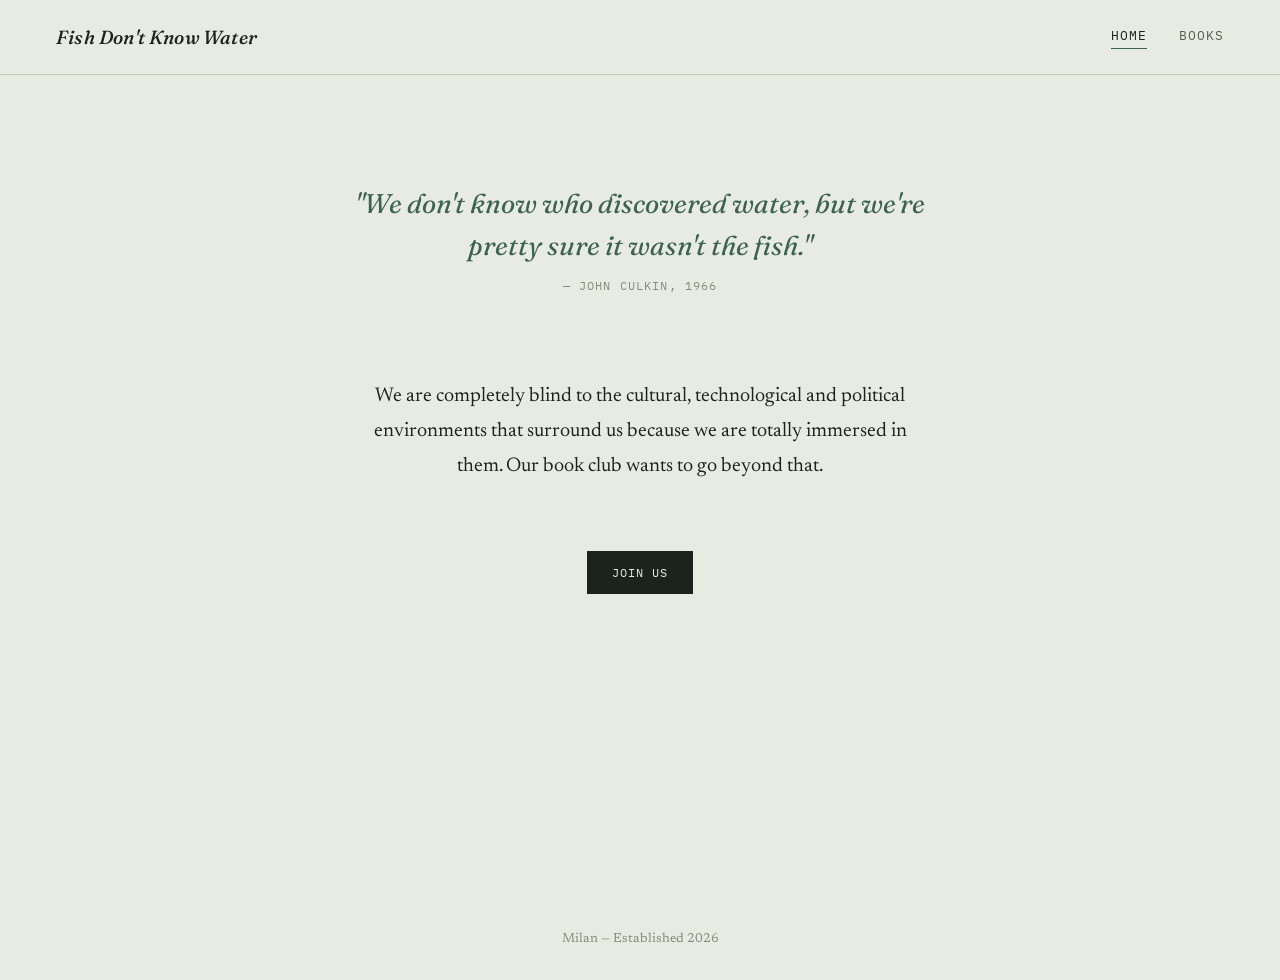
==== index.html @ 72e8afba "first commit" ====
<!doctype html>
<html lang="en">
<head>
<meta charset="UTF-8">
<meta name="viewport" content="width=device-width, initial-scale=1">
<title>Fish Don't Know Water</title>
<link rel="stylesheet" href="https://fonts.googleapis.com/css2?family=Fraunces:ital,opsz,wght@0,9..144,300..600;1,9..144,300..600&family=Newsreader:ital,wght@0,400;0,500;1,400;1,500&family=IBM+Plex+Mono:wght@400;500&display=swap">
<link rel="stylesheet" href="styles.css">
</head>
<body>

<header>
  <a class="wordmark" href="index.html">Fish Don't Know Water</a>
  <nav>
    <a href="index.html" aria-current="page">Home</a>
    <a href="books.html">Books</a>
  </nav>
</header>

<main>
  <section class="view-home">
    <div class="home-inner">
      <blockquote class="epigraph">"We don't know who discovered water, but we're pretty sure it wasn't the fish."<span class="epigraph-attr">— John Culkin, 1966</span></blockquote>
      <p class="lede">We are completely blind to the cultural, technological and political environments that surround us because we are totally immersed in them. Our book club wants to go beyond that.</p>
      <a class="cta-button" href="books.html">Join us</a>
    </div>
  </section>
</main>

<footer>Milan — Established 2026</footer>

</body>
</html>
---- styles.css ----
:root {
  --paper: #e8ebe2;
  --paper-raised: #dee2d5;
  --ink: #1c231e;
  --ink-soft: #55604f;
  --ink-faint: #838f7c;
  --line: #c6cbb9;
  --accent: #3d6350;
  --accent-ink: #f2f4ec;

  --font-display: 'Fraunces', 'Iowan Old Style', 'Palatino Linotype', Georgia, serif;
  --font-body: 'Newsreader', 'Iowan Old Style', Georgia, serif;
  --font-mono: 'IBM Plex Mono', ui-monospace, SFMono-Regular, Menlo, monospace;
}

@media (prefers-color-scheme: dark) {
  :root:not([data-theme="light"]) {
    --paper: #121814;
    --paper-raised: #1a2119;
    --ink: #e6e9df;
    --ink-soft: #a3ad99;
    --ink-faint: #6d7867;
    --line: #2b342a;
    --accent: #85b89e;
    --accent-ink: #0d1410;
  }
}

:root[data-theme="dark"] {
  --paper: #121814;
  --paper-raised: #1a2119;
  --ink: #e6e9df;
  --ink-soft: #a3ad99;
  --ink-faint: #6d7867;
  --line: #2b342a;
  --accent: #85b89e;
  --accent-ink: #0d1410;
}

* { box-sizing: border-box; }

body {
  margin: 0;
  background: var(--paper);
  color: var(--ink);
  font-family: var(--font-body);
  font-size: 18px;
  line-height: 1.6;
  -webkit-font-smoothing: antialiased;
}

a { color: inherit; }

.eyebrow {
  font-family: var(--font-mono);
  font-size: 11.5px;
  letter-spacing: 0.14em;
  text-transform: uppercase;
  color: var(--ink-faint);
}

/* ---- header / nav ---- */

header {
  position: sticky;
  top: 0;
  z-index: 10;
  display: flex;
  align-items: center;
  justify-content: space-between;
  gap: 16px;
  padding: 22px clamp(20px, 5vw, 56px);
  border-bottom: 1px solid var(--line);
  background: var(--paper);
}

.wordmark {
  font-family: var(--font-display);
  font-style: italic;
  font-weight: 500;
  font-size: 19px;
  letter-spacing: 0.01em;
  text-decoration: none;
  white-space: nowrap;
}

nav {
  display: flex;
  gap: clamp(18px, 3vw, 32px);
  font-family: var(--font-mono);
  font-size: 12.5px;
  letter-spacing: 0.08em;
  text-transform: uppercase;
}

nav a {
  text-decoration: none;
  color: var(--ink-soft);
  padding-bottom: 3px;
  border-bottom: 1px solid transparent;
  transition: color 0.15s ease, border-color 0.15s ease;
}

nav a:hover { color: var(--ink); }

nav a[aria-current="page"] {
  color: var(--ink);
  border-bottom-color: var(--accent);
}

main { min-height: calc(100vh - 68px); }

/* ---- home view ---- */

.view-home {
  display: flex;
  align-items: flex-start;
  justify-content: center;
  padding: clamp(64px, 12vh, 108px) clamp(24px, 7vw, 64px) clamp(72px, 14vh, 140px);
  min-height: calc(100vh - 68px);
}

.home-inner {
  max-width: 580px;
  text-align: center;
}

.epigraph {
  margin: 0 0 clamp(56px, 10vh, 84px);
  font-family: var(--font-display);
  font-style: italic;
  font-weight: 400;
  font-size: clamp(22px, 3.2vw, 27px);
  line-height: 1.55;
  color: var(--accent);
}

.epigraph-attr {
  display: block;
  margin-top: 10px;
  font-family: var(--font-mono);
  font-style: normal;
  font-size: 11.5px;
  letter-spacing: 0.1em;
  text-transform: uppercase;
  color: var(--ink-faint);
}

.home-inner p.lede {
  font-size: clamp(17px, 2.2vw, 20px);
  line-height: 1.75;
  color: var(--ink);
  margin: 0 0 clamp(44px, 7vh, 64px);
}

.cta-button {
  display: inline-block;
  margin-top: 4px;
  padding: 11px 24px;
  border: 1px solid var(--ink);
  background: var(--ink);
  font-family: var(--font-mono);
  font-size: 12px;
  letter-spacing: 0.09em;
  text-transform: uppercase;
  text-decoration: none;
  color: var(--paper);
  transition: background 0.15s ease, color 0.15s ease;
}

.cta-button:hover {
  background: transparent;
  color: var(--ink);
}

/* ---- books view ---- */

.view-books {
  padding: clamp(40px, 7vh, 72px) clamp(20px, 6vw, 56px) 96px;
  max-width: 720px;
  margin: 0 auto;
}

.current-read {
  margin-bottom: clamp(32px, 5vh, 44px);
  padding: 18px 22px;
  background: var(--paper-raised);
  border-left: 3px solid var(--accent);
}

.current-read .eyebrow {
  display: block;
  color: var(--accent);
  margin-bottom: 8px;
}

.current-read .book-title {
  font-size: 18px;
}

.current-read .book-author {
  margin-top: 4px;
}

.books-head {
  margin-bottom: 18px;
}

.books-head h1 {
  font-family: var(--font-display);
  font-weight: 500;
  font-style: italic;
  font-size: clamp(28px, 4vw, 36px);
  margin: 0 0 12px;
  text-wrap: balance;
}

.shelf { margin-bottom: 48px; }

.book {
  padding: 18px 0;
  border-bottom: 1px solid var(--line);
}

.book:last-child { border-bottom: none; }

.book-title {
  font-family: var(--font-display);
  font-style: italic;
  font-weight: 400;
  font-size: 19px;
}

.book-author {
  font-family: var(--font-mono);
  font-size: 12px;
  letter-spacing: 0.05em;
  text-transform: uppercase;
  color: var(--ink-soft);
  margin-top: 6px;
  font-variant-numeric: tabular-nums;
}

.book-note {
  color: var(--ink-soft);
  font-size: 15px;
  margin-top: 8px;
  max-width: 58ch;
}

/* ---- shared footer ---- */

footer {
  padding: 22px clamp(20px, 6vw, 56px) 30px;
  text-align: center;
  font-size: 13px;
  color: var(--ink-faint);
}

@media (max-width: 520px) {
  header { padding: 16px 20px; }
}

@media (prefers-reduced-motion: no-preference) {
  .view-home .home-inner, .view-books .books-head {
    animation: rise 0.5s ease both;
  }
  @keyframes rise {
    from { opacity: 0; transform: translateY(6px); }
    to { opacity: 1; transform: translateY(0); }
  }
}
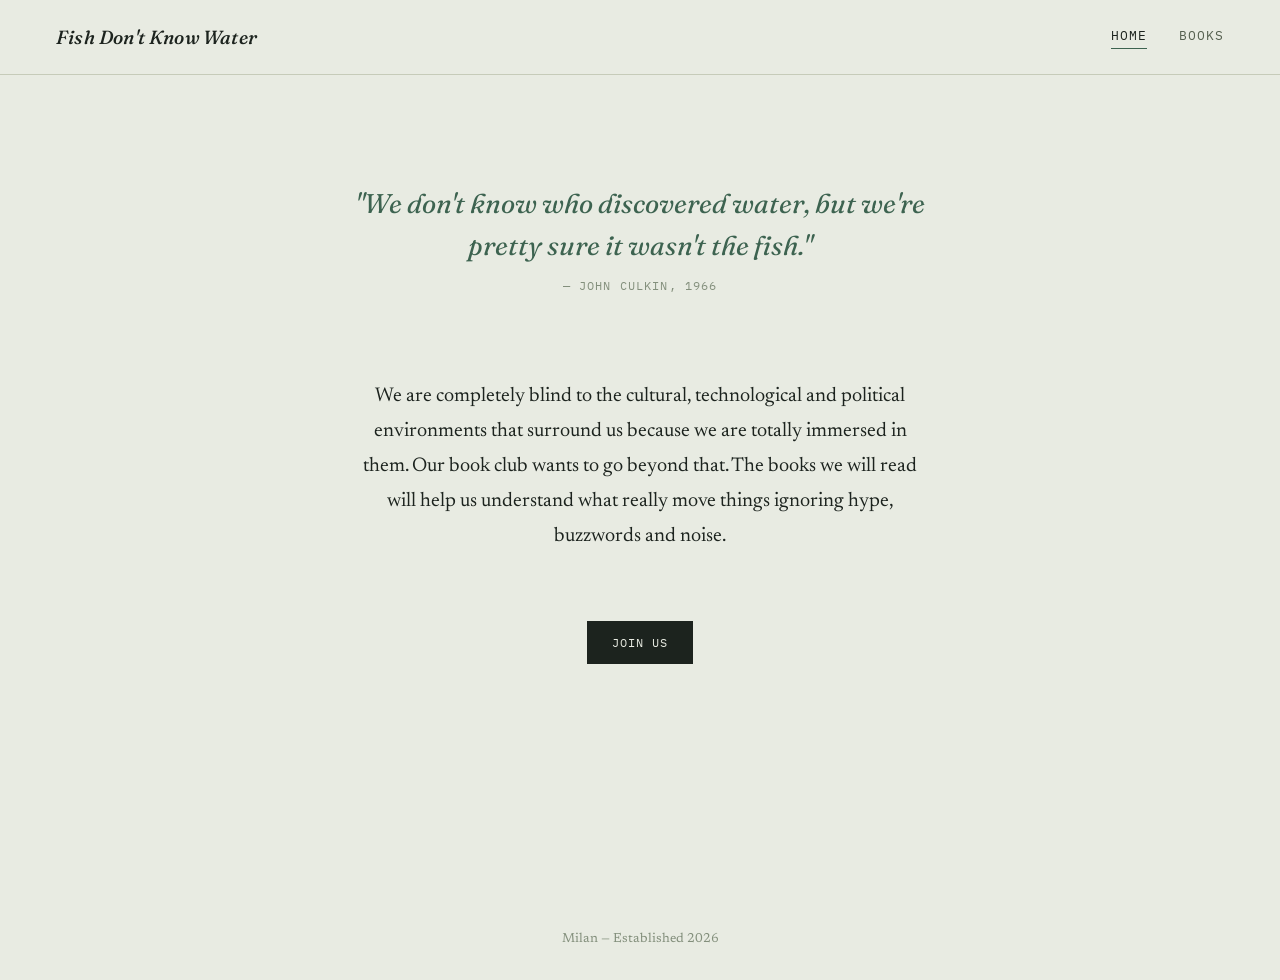
==== commit ac6f3017: "first page" ====
--- a/index.html
+++ b/index.html
@@ -21,7 +21,7 @@
   <section class="view-home">
     <div class="home-inner">
       <blockquote class="epigraph">"We don't know who discovered water, but we're pretty sure it wasn't the fish."<span class="epigraph-attr">— John Culkin, 1966</span></blockquote>
-      <p class="lede">We are completely blind to the cultural, technological and political environments that surround us because we are totally immersed in them. Our book club wants to go beyond that.</p>
+      <p class="lede">We are completely blind to the cultural, technological and political environments that surround us because we are totally immersed in them. Our book club wants to go beyond that. The books we will read will help us understand what really move things ignoring hype, buzzwords and noise.</p>
       <a class="cta-button" href="books.html">Join us</a>
     </div>
   </section>
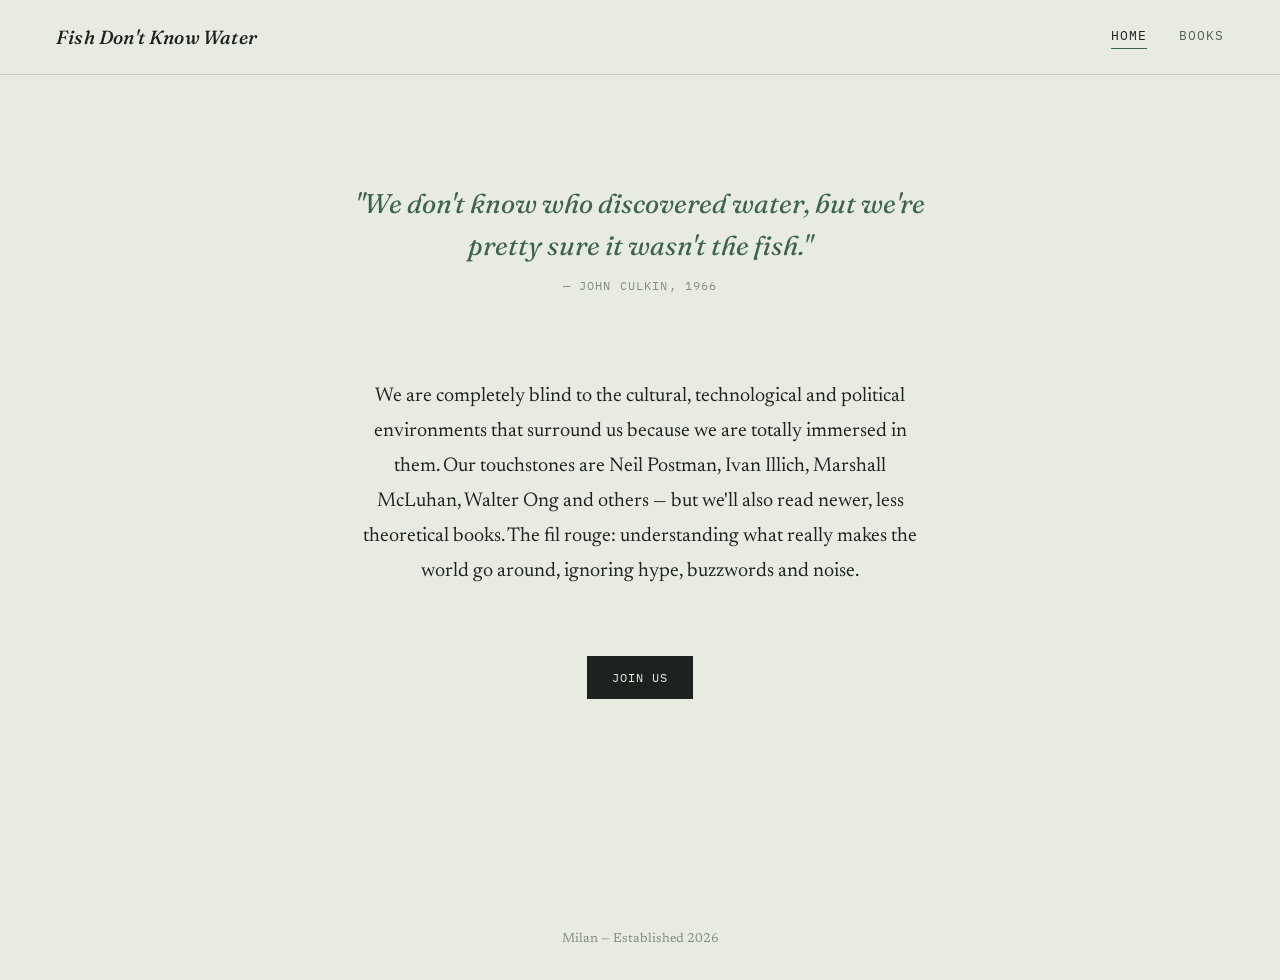
==== commit a90b6d51: "Rework homepage lede with cultural touchstones Co-Authored-By: Claude Sonnet 5 <noreply@anthropic.co" ====
--- a/index.html
+++ b/index.html
@@ -4,6 +4,7 @@
 <meta charset="UTF-8">
 <meta name="viewport" content="width=device-width, initial-scale=1">
 <title>Fish Don't Know Water</title>
+<link rel="icon" href="data:image/svg+xml,<svg xmlns=%22http://www.w3.org/2000/svg%22 viewBox=%220 0 100 100%22><text y=%22.9em%22 font-size=%2290%22>🐟</text></svg>">
 <link rel="stylesheet" href="https://fonts.googleapis.com/css2?family=Fraunces:ital,opsz,wght@0,9..144,300..600;1,9..144,300..600&family=Newsreader:ital,wght@0,400;0,500;1,400;1,500&family=IBM+Plex+Mono:wght@400;500&display=swap">
 <link rel="stylesheet" href="styles.css">
 </head>
@@ -21,7 +22,7 @@
   <section class="view-home">
     <div class="home-inner">
       <blockquote class="epigraph">"We don't know who discovered water, but we're pretty sure it wasn't the fish."<span class="epigraph-attr">— John Culkin, 1966</span></blockquote>
-      <p class="lede">We are completely blind to the cultural, technological and political environments that surround us because we are totally immersed in them. Our book club wants to go beyond that. The books we will read will help us understand what really move things ignoring hype, buzzwords and noise.</p>
+      <p class="lede">We are completely blind to the cultural, technological and political environments that surround us because we are totally immersed in them. Our touchstones are Neil Postman, Ivan Illich, Marshall McLuhan, Walter Ong and others — but we'll also read newer, less theoretical books. The fil rouge: understanding what really makes the world go around, ignoring hype, buzzwords and noise.</p>
       <a class="cta-button" href="books.html">Join us</a>
     </div>
   </section>
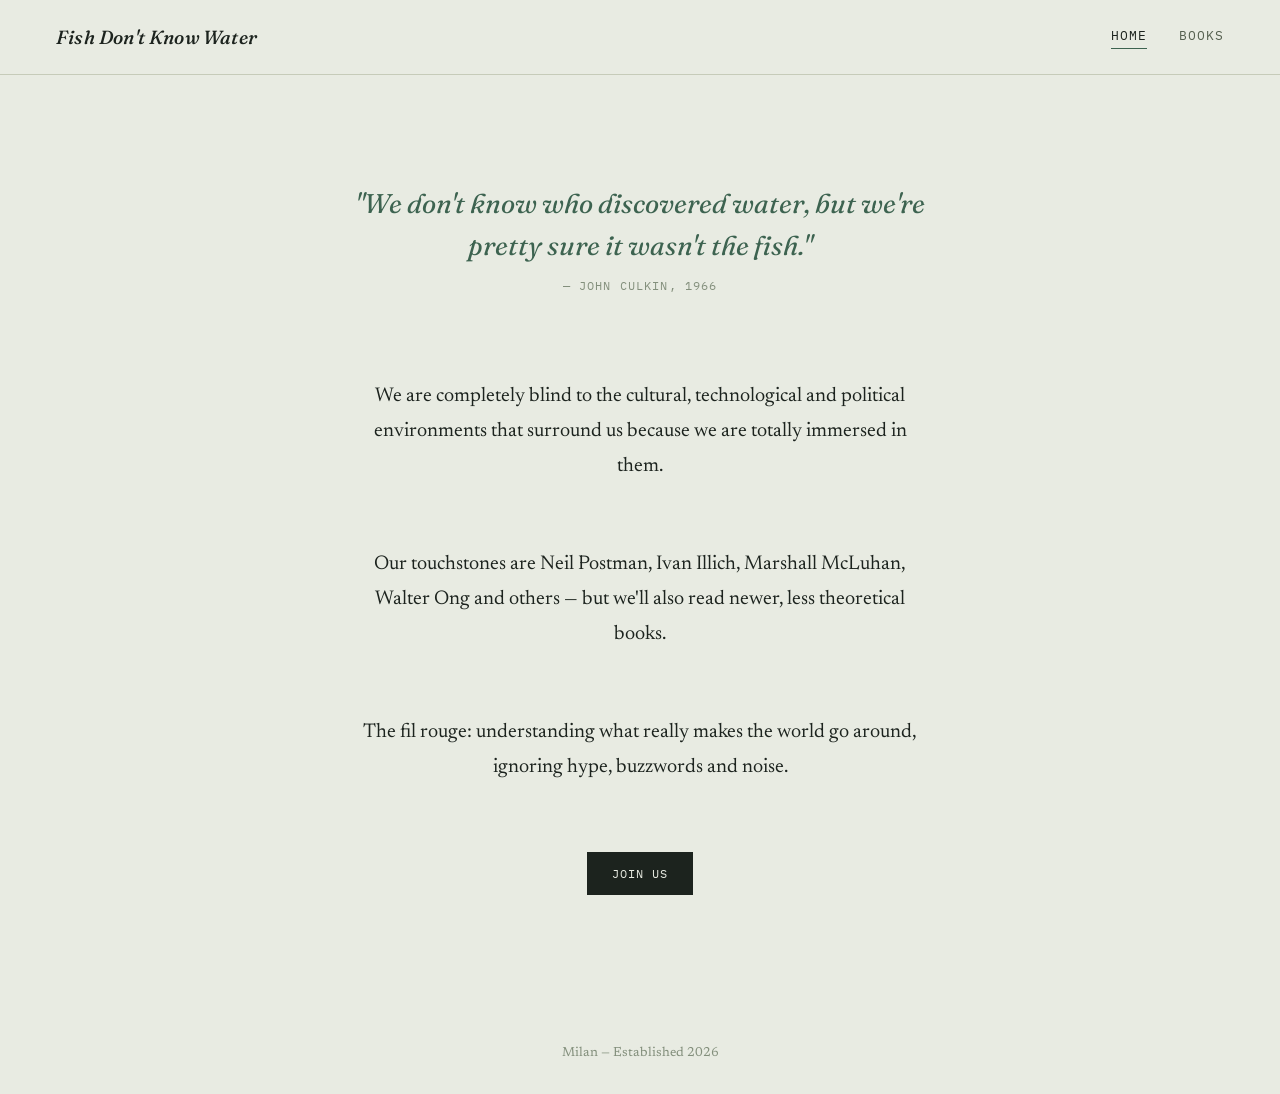
==== commit 565f9e0c: "Split homepage lede into separate paragraphs Co-Authored-By: Claude Sonnet 5 <noreply@anthropic.com>" ====
--- a/index.html
+++ b/index.html
@@ -22,7 +22,9 @@
   <section class="view-home">
     <div class="home-inner">
       <blockquote class="epigraph">"We don't know who discovered water, but we're pretty sure it wasn't the fish."<span class="epigraph-attr">— John Culkin, 1966</span></blockquote>
-      <p class="lede">We are completely blind to the cultural, technological and political environments that surround us because we are totally immersed in them. Our touchstones are Neil Postman, Ivan Illich, Marshall McLuhan, Walter Ong and others — but we'll also read newer, less theoretical books. The fil rouge: understanding what really makes the world go around, ignoring hype, buzzwords and noise.</p>
+      <p class="lede">We are completely blind to the cultural, technological and political environments that surround us because we are totally immersed in them.</p>
+      <p class="lede">Our touchstones are Neil Postman, Ivan Illich, Marshall McLuhan, Walter Ong and others — but we'll also read newer, less theoretical books.</p>
+      <p class="lede">The fil rouge: understanding what really makes the world go around, ignoring hype, buzzwords and noise.</p>
       <a class="cta-button" href="books.html">Join us</a>
     </div>
   </section>
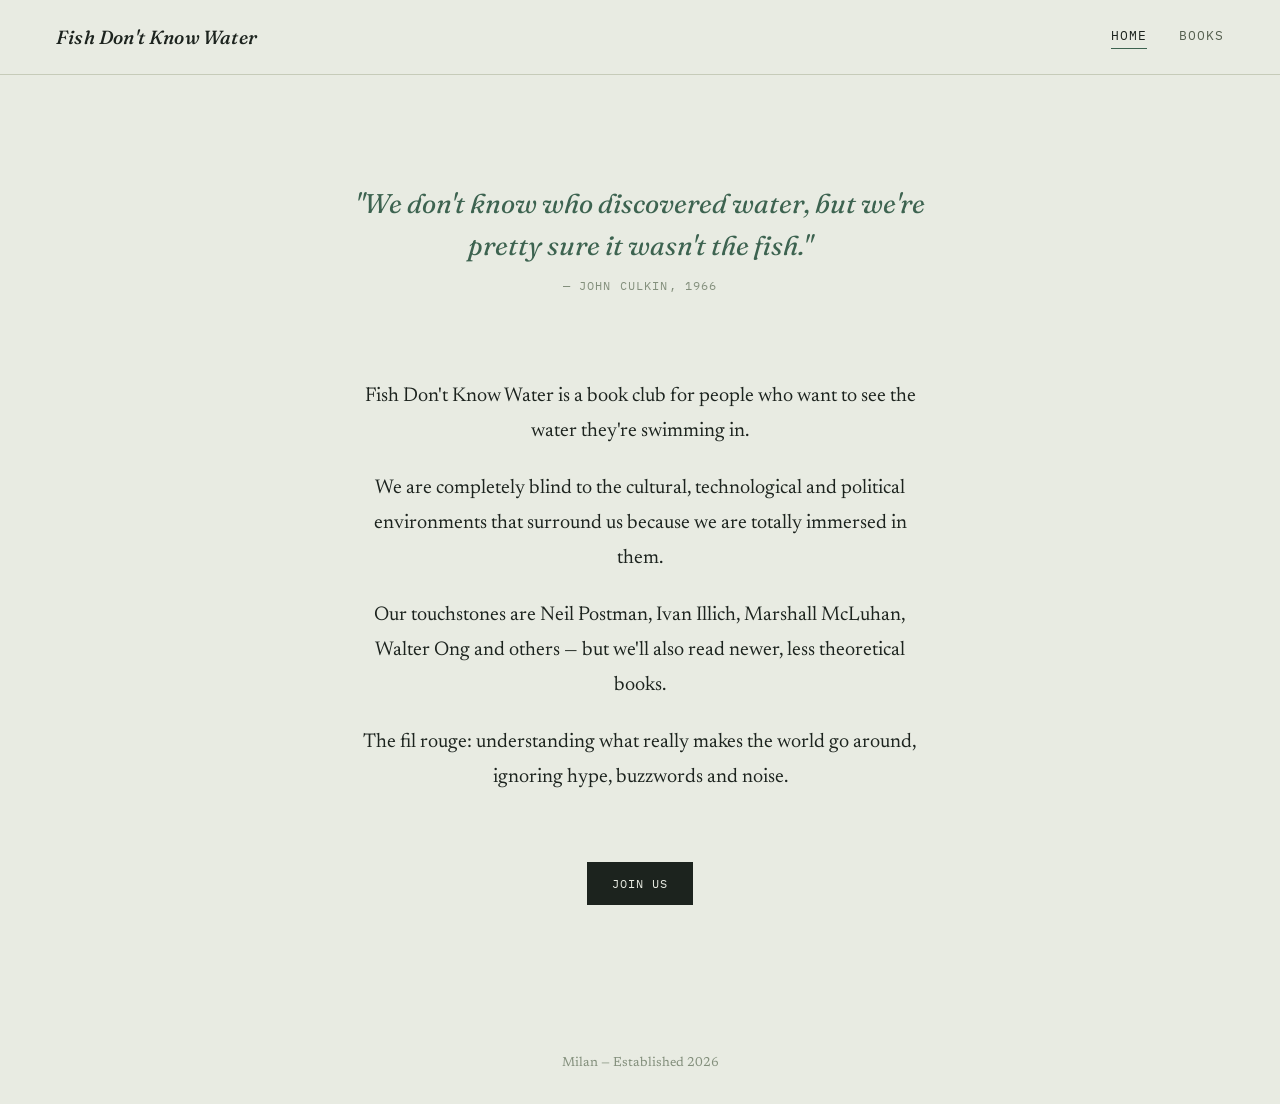
==== commit f1e80d21: "Clarify homepage copy states it's a book club Co-Authored-By: Claude Sonnet 5 <noreply@anthropic.com" ====
--- a/index.html
+++ b/index.html
@@ -22,6 +22,7 @@
   <section class="view-home">
     <div class="home-inner">
       <blockquote class="epigraph">"We don't know who discovered water, but we're pretty sure it wasn't the fish."<span class="epigraph-attr">— John Culkin, 1966</span></blockquote>
+      <p class="lede">Fish Don't Know Water is a book club for people who want to see the water they're swimming in.</p>
       <p class="lede">We are completely blind to the cultural, technological and political environments that surround us because we are totally immersed in them.</p>
       <p class="lede">Our touchstones are Neil Postman, Ivan Illich, Marshall McLuhan, Walter Ong and others — but we'll also read newer, less theoretical books.</p>
       <p class="lede">The fil rouge: understanding what really makes the world go around, ignoring hype, buzzwords and noise.</p>
--- a/styles.css
+++ b/styles.css
@@ -150,7 +150,11 @@
   font-size: clamp(17px, 2.2vw, 20px);
   line-height: 1.75;
   color: var(--ink);
-  margin: 0 0 clamp(44px, 7vh, 64px);
+  margin: 0 0 1.1em;
+}
+
+.home-inner p.lede:last-of-type {
+  margin-bottom: clamp(44px, 7vh, 64px);
 }
 
 .cta-button {
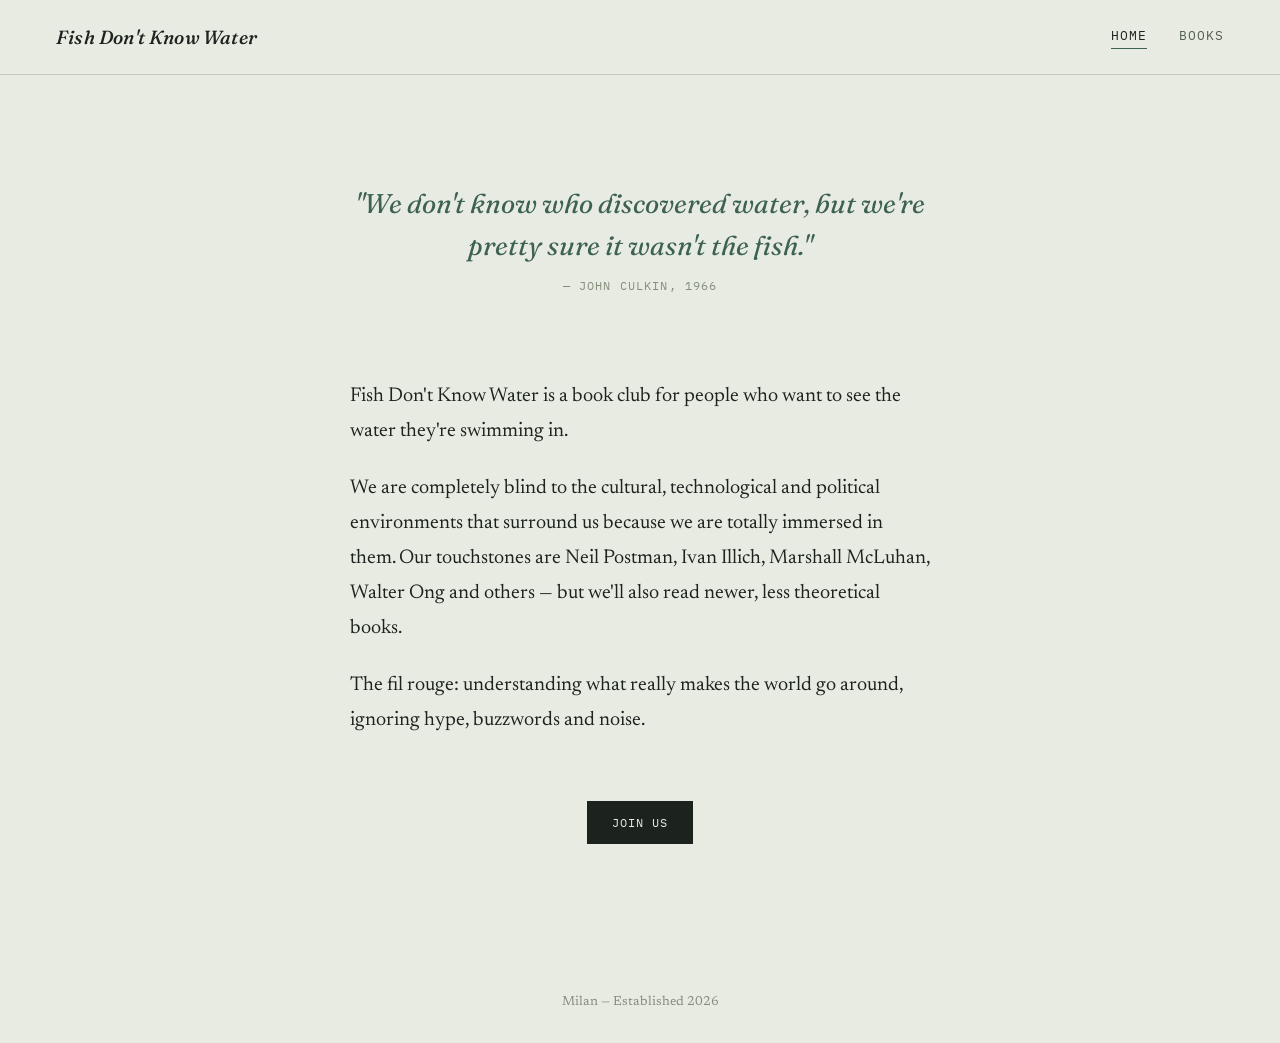
==== commit c5363ff9: "Merge homepage lede paragraphs Co-Authored-By: Claude Sonnet 5 <noreply@anthropic.com>" ====
--- a/index.html
+++ b/index.html
@@ -23,8 +23,7 @@
     <div class="home-inner">
       <blockquote class="epigraph">"We don't know who discovered water, but we're pretty sure it wasn't the fish."<span class="epigraph-attr">— John Culkin, 1966</span></blockquote>
       <p class="lede">Fish Don't Know Water is a book club for people who want to see the water they're swimming in.</p>
-      <p class="lede">We are completely blind to the cultural, technological and political environments that surround us because we are totally immersed in them.</p>
-      <p class="lede">Our touchstones are Neil Postman, Ivan Illich, Marshall McLuhan, Walter Ong and others — but we'll also read newer, less theoretical books.</p>
+      <p class="lede">We are completely blind to the cultural, technological and political environments that surround us because we are totally immersed in them. Our touchstones are Neil Postman, Ivan Illich, Marshall McLuhan, Walter Ong and others — but we'll also read newer, less theoretical books.</p>
       <p class="lede">The fil rouge: understanding what really makes the world go around, ignoring hype, buzzwords and noise.</p>
       <a class="cta-button" href="books.html">Join us</a>
     </div>
--- a/styles.css
+++ b/styles.css
@@ -122,7 +122,7 @@
 
 .home-inner {
   max-width: 580px;
-  text-align: center;
+  text-align: left;
 }
 
 .epigraph {
@@ -133,6 +133,7 @@
   font-size: clamp(22px, 3.2vw, 27px);
   line-height: 1.55;
   color: var(--accent);
+  text-align: center;
 }
 
 .epigraph-attr {
@@ -158,8 +159,9 @@
 }
 
 .cta-button {
-  display: inline-block;
-  margin-top: 4px;
+  display: block;
+  width: fit-content;
+  margin: 4px auto 0;
   padding: 11px 24px;
   border: 1px solid var(--ink);
   background: var(--ink);
